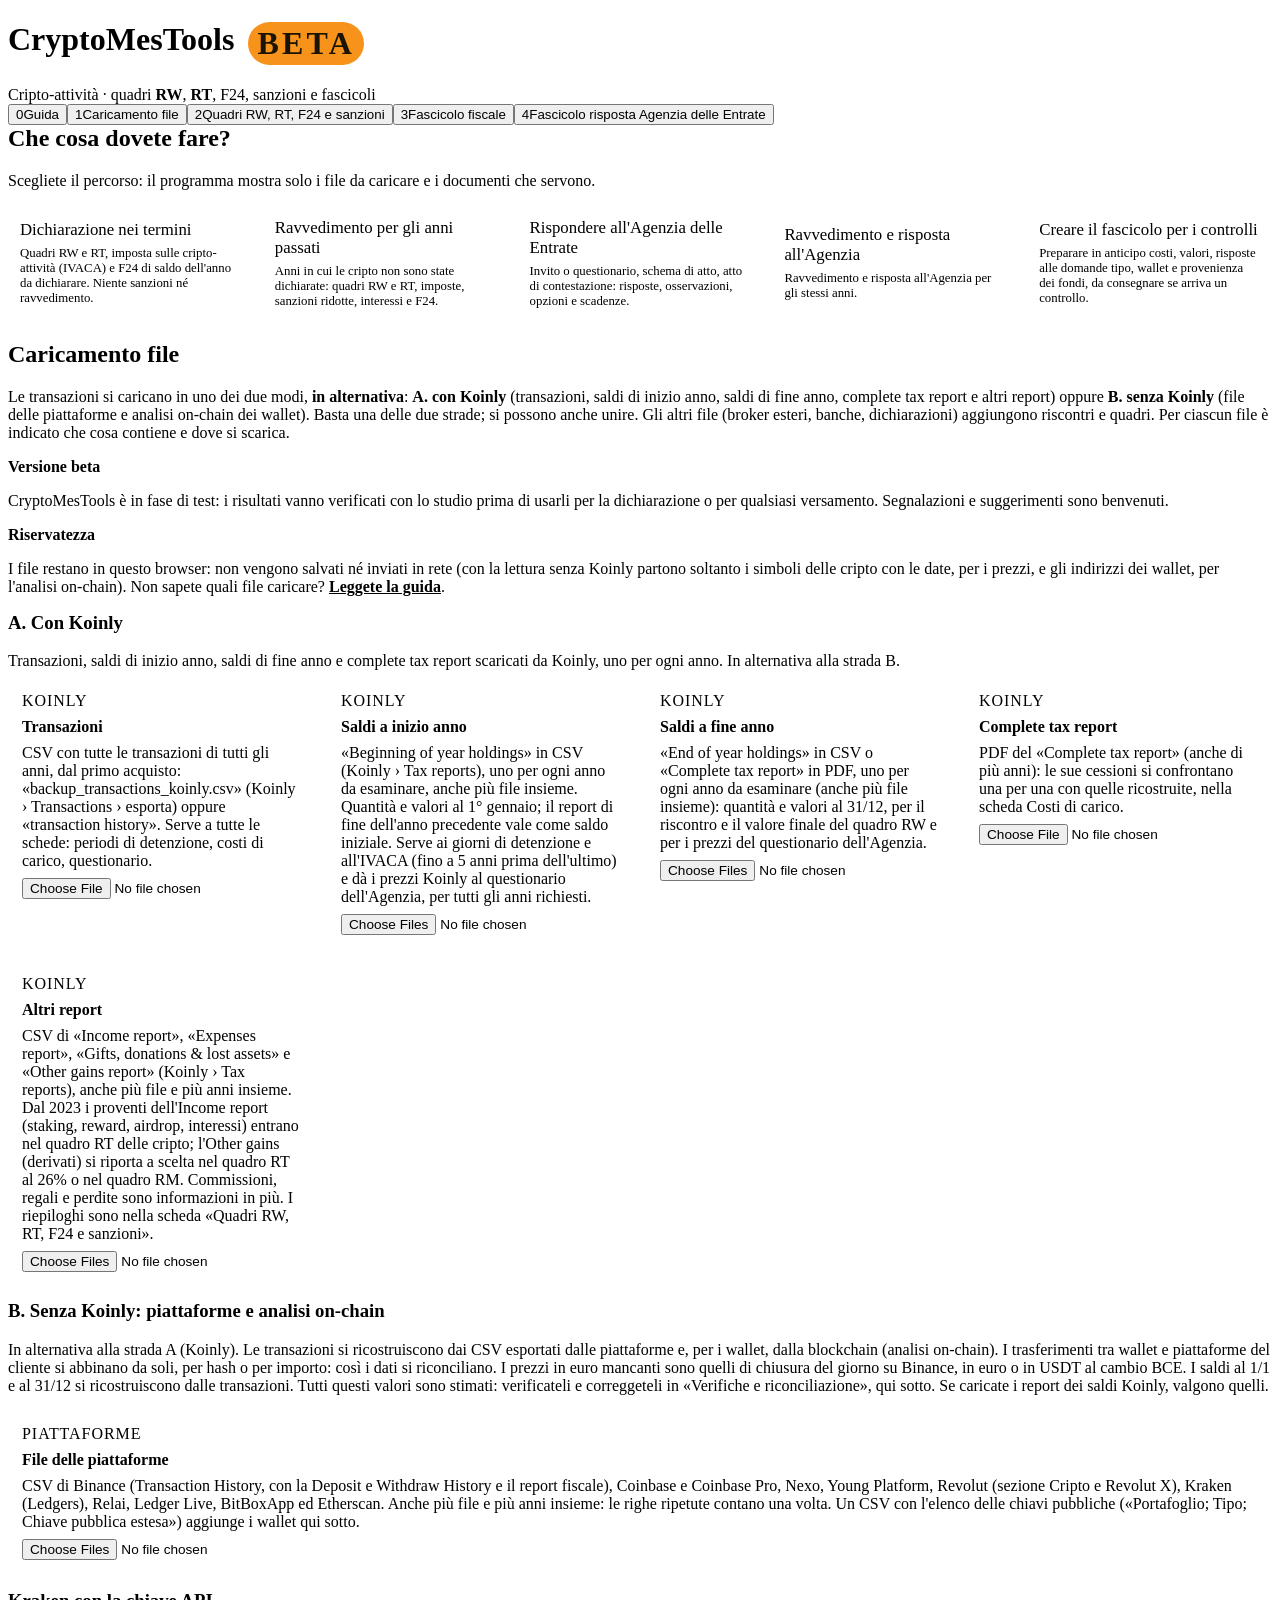
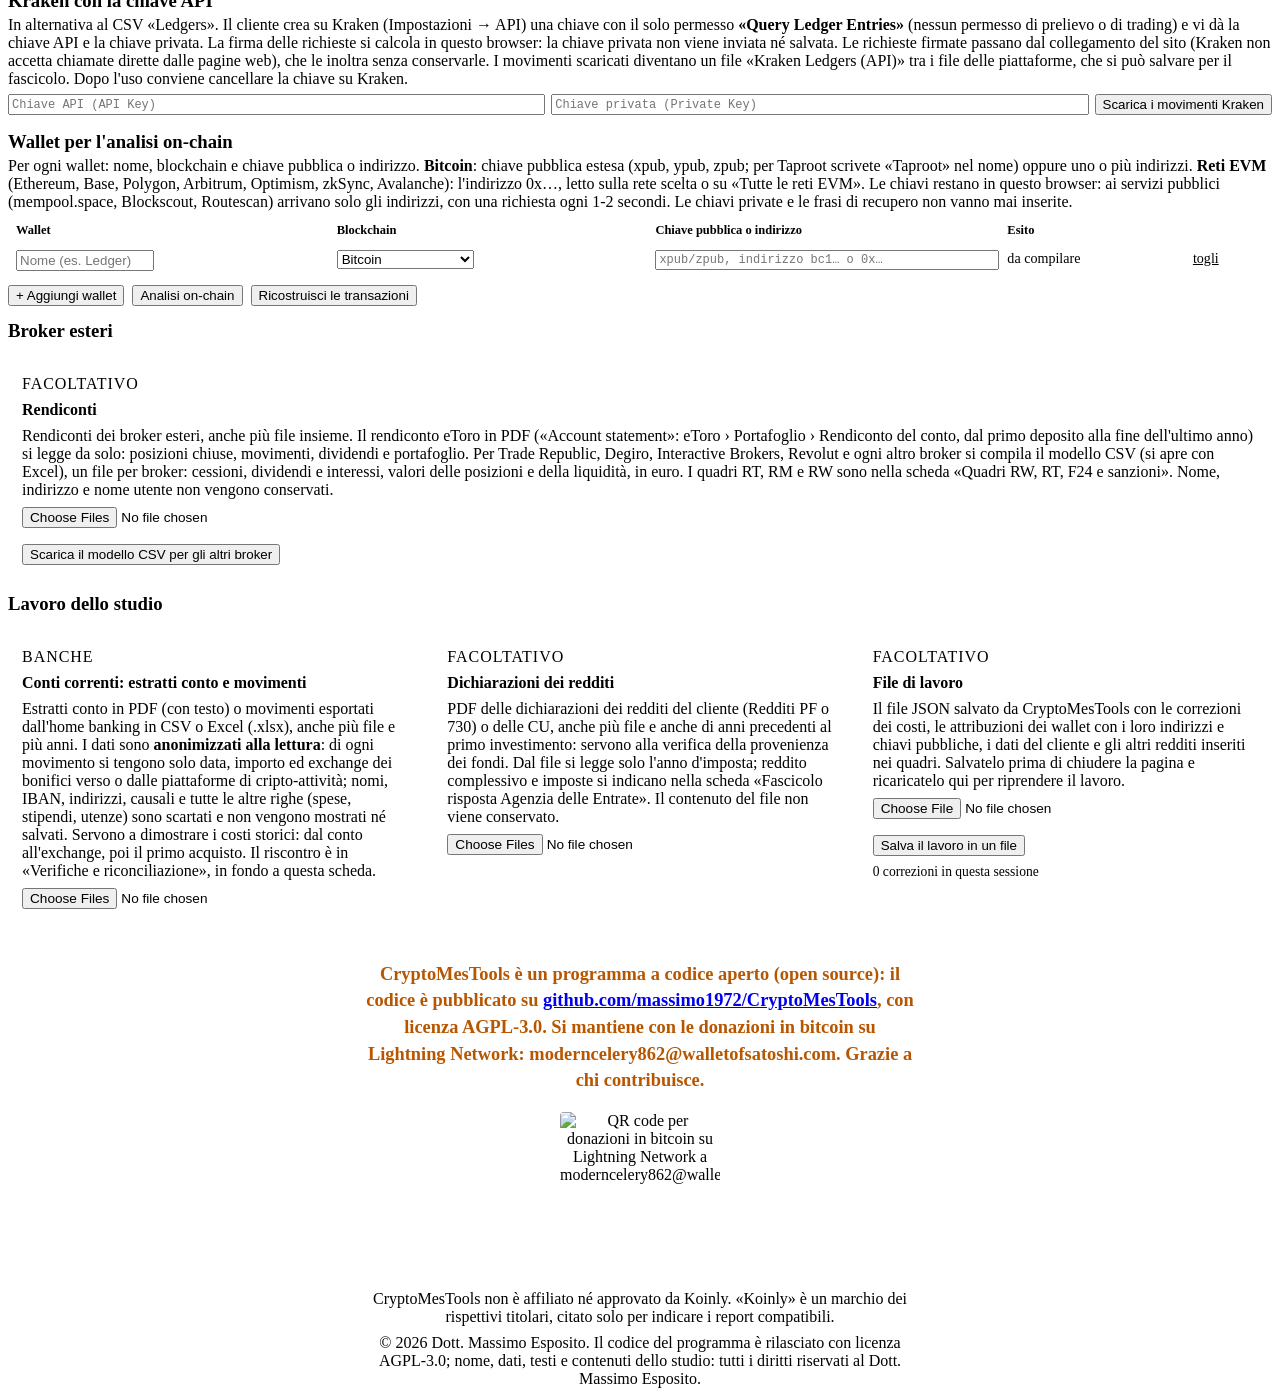
==== index.html @ 403d2dfd "Kraken: lettore del ledger corretto sui file veri - acquisti rapidi con refid diversi per spend e re" ====
<!doctype html>
<html lang="it">
<head>
<meta charset="utf-8">
<meta name="viewport" content="width=device-width,initial-scale=1,viewport-fit=cover">
<title>CryptoMesTools</title>
<meta name="description" content="Cripto-attività da report Koinly, file delle piattaforme e analisi on-chain: quadri RW, RT, F24, sanzioni, fascicolo fiscale e risposta all'Agenzia delle Entrate.">
<meta name="theme-color" content="#14284a">
<link rel="icon" href="img/icone/favicon-32.png" type="image/png" sizes="32x32">
<link rel="icon" href="img/icone/icon-192.png" type="image/png" sizes="192x192">
<link rel="apple-touch-icon" href="img/icone/apple-touch-icon.png">
<!-- anteprima dei link (WhatsApp, LinkedIn, email) -->
<meta property="og:type" content="website">
<meta property="og:site_name" content="CryptoMesTools">
<meta property="og:title" content="CryptoMesTools (beta) · cripto-attività: quadri RW, RT, F24, sanzioni e fascicoli">
<meta property="og:description" content="Da report Koinly, file delle piattaforme e analisi on-chain dei wallet: quadri RW, RT e F24, sanzioni e ravvedimento, fascicolo fiscale e risposta all'Agenzia. I file restano nel browser. A cura del Dott. Massimo Esposito.">
<meta property="og:url" content="https://cryptomestools.netlify.app/">
<meta property="og:image" content="https://cryptomestools.netlify.app/img/icone/anteprima.png">
<meta property="og:image:width" content="1200">
<meta property="og:image:height" content="630">
<meta property="og:image:alt" content="CryptoMesTools beta: giorni di detenzione, IVACA, sanzioni RW e RT dai report Koinly">
<meta property="og:locale" content="it_IT">
<meta name="twitter:card" content="summary_large_image">
<link rel="stylesheet" href="comune/fonts/fonts.css?v=20261118c">
<link rel="stylesheet" href="comune/app.css?v=20261118c">
<link rel="stylesheet" href="koinly.css?v=20261118c">
</head>
<body>
<header class="band">
  <div class="wrap">
    <div class="brand">
      <h1>CryptoMesTools <span class="beta">beta</span></h1>
      <span class="co">Cripto-attività · quadri <b>RW</b>, <b>RT</b>, F24, sanzioni e fascicoli</span>
    </div>
    <button type="button" class="ricomincia" id="ricomincia" title="Cancella tutti i dati caricati e riparte dall'inizio">&#8635; Ricomincia da capo</button>
    <nav class="steps" id="steps" aria-label="Strumenti"></nav>
  </div>
</header>
<main><div class="wrap" id="app"></div></main>
<noscript><p style="padding:16px">Per usare gli strumenti serve JavaScript attivo.</p></noscript>
<script src="comune/vendor/pdf.min.js"></script>
<script src="comune/pdftext.js?v=20261118c"></script>
<script src="lettura.js?v=20261118c"></script>
<script src="detenzione.js?v=20261118c"></script>
<script src="prezzi.js?v=20261118c"></script>
<script src="piattaforme.js?v=20261118c"></script>
<script src="onchain.js?v=20261118c"></script>
<script src="kraken.js?v=20261118c"></script>
<script src="ivaca.js?v=20261118c"></script>
<script src="banca.js?v=20261118c"></script>
<script src="costi.js?v=20261118c"></script>
<script src="pratica.js?v=20261118c"></script>
<script src="provenienza.js?v=20261118c"></script>
<script src="questionario.js?v=20261118c"></script>
<script src="sanzioni.js?v=20261118c"></script>
<script src="modelli.js?v=20261118c"></script>
<script src="estero.js?v=20261118c"></script>
<script src="etoro.js?v=20261118c"></script>
<script src="xlsx-mini.js?v=20261118c"></script>
<script src="docx-mini.js?v=20261118c"></script>
<script src="studio.js?v=20261118c"></script>
<script src="report.js?v=20261118c"></script>
<script src="guida.js?v=20261118c"></script>
<script src="ui.js?v=20261118c"></script>
</body>
</html>
---- koinly.css ----
/* CryptoMesTools: aggiunte allo stile comune (app.css) */
.beta{display:inline-block;vertical-align:middle;font:700 .62rem var(--f-body);letter-spacing:.1em;text-transform:uppercase;background:#f7931a;color:#1a1405;border-radius:99px;padding:3px 9px;margin-left:6px}
.beta-avviso{border-color:#f7931a;background:var(--mid-bg)}
.beta-avviso strong{color:var(--mid)}
.slots{display:grid;grid-template-columns:repeat(auto-fit,minmax(260px,1fr));gap:12px}
.slot{border:1px solid var(--line);border-radius:8px;padding:14px;background:var(--field);display:grid;gap:8px;align-content:start;min-width:0}
.slot.ok{border-color:var(--ok);background:var(--ok-bg)}
.slot.err{border-color:var(--hi);background:var(--hi-bg)}
.slot h3{margin:0;font-size:1rem}
.slot .req{font:600 .72rem var(--f-body);letter-spacing:.06em;text-transform:uppercase;color:var(--gold)}
.slot input[type=file]{font-size:.85rem;max-width:100%}
.slot .stato{font-size:.85rem;margin:0;overflow-wrap:anywhere}
.grid2>div{min-width:0}
.cards{display:grid;grid-template-columns:repeat(auto-fit,minmax(160px,1fr));gap:10px}
.card{border:1px solid var(--line);border-radius:8px;padding:12px;background:var(--surface)}
.card .k{font-size:.8rem;color:var(--ink-2)}
.card .v{font:600 1.25rem var(--f-mono);font-variant-numeric:tabular-nums}
.card.hl{border-color:var(--gold);background:var(--gold-soft)}
table.det{width:100%;border-collapse:collapse;font-size:.88rem}
table.det th,table.det td{padding:6px 8px;border-bottom:1px solid var(--line);text-align:left;vertical-align:top}
table.det th{font-size:.78rem;color:var(--ink-2);font-weight:600;background:var(--field);position:sticky;top:0}
table.det td.n,table.det th.n{text-align:right;font-family:var(--f-mono);font-variant-numeric:tabular-nums;white-space:nowrap}
table.det tr.tot td{font-weight:700;border-top:2px solid var(--ink-2)}
table.det tr.escl td{opacity:.55}
table.det input.num{width:120px;padding:4px 6px}
table.det .note{font-size:.8rem;color:var(--ink-2);max-width:340px}
table.det .note li{margin:0 0 2px}
table.det ul{margin:0;padding-left:16px}
table.periodi{font-size:.8rem;margin:6px 0 4px}
.u{font-family:var(--f-body);font-size:.75em;color:var(--ink-2)}
.piede{margin-top:28px;padding-top:10px;border-top:1px solid var(--line)}
.piede .marchio{text-align:center;margin:14px auto 0;max-width:70ch}
.diritti{text-align:center;margin:8px auto 0;max-width:70ch;color:var(--ink-2)}
.banner .btnlink{color:var(--gold);font-weight:600}
.donazioni-box{display:flex;flex-direction:column;align-items:center;gap:14px;text-align:center}
.donazioni-box img{background:#fff;border-radius:8px;padding:4px;max-width:100%;height:auto}
.donazioni-box .donazioni{max-width:60ch}
.donazioni{font-size:1.15rem;font-weight:600;line-height:1.45;color:#b85600;margin:0}
.donazioni b{color:inherit}
@media (prefers-color-scheme: dark){:root:not([data-theme="light"]) .donazioni{color:#f7931a}}
:root[data-theme="dark"] .donazioni{color:#f7931a}
.btnlink{background:none;border:0;color:var(--navy-2);text-decoration:underline;cursor:pointer;font:inherit;padding:0}
.avvisi{margin:0;padding-left:18px}
.avvisi li{margin-bottom:4px}
.avvisi li.hi{color:var(--hi)}
.metodi{font-size:.86rem;color:var(--ink-2);max-width:80ch}
.toolbar{display:flex;gap:8px;flex-wrap:wrap}
@media (prefers-color-scheme: dark){:root:not([data-theme="light"]) table.det .btnlink{color:var(--gold)}}
#resoconto{display:none}
@media print{
  @page{size:A4 portrait;margin:12mm}
  body{background:#fff;color:#000;font-size:9pt}
  body.in-stampa header.band,body.in-stampa main{display:none!important}
  body.in-stampa #resoconto{display:block}
  #resoconto .studio{display:flex;justify-content:space-between;gap:16px;align-items:flex-end;padding-bottom:6px;margin-bottom:10px;border-bottom:1px solid #14284a;font-size:8.5pt;line-height:1.35}
  #resoconto .studio b{font:600 13pt var(--f-display);color:#14284a}
  #resoconto .studio span{color:#555}
  #resoconto .studio .contatti{text-align:right;color:#333}
  #resoconto .firma{margin-top:18px;font-size:8.5pt;text-align:right}
  #resoconto h1{font:600 16pt var(--f-display);margin:0}
  #resoconto h2{font:600 11pt var(--f-display);margin:14px 0 4px;break-after:avoid}
  #resoconto .testata{border-bottom:2px solid #a8822f;padding-bottom:4px;margin-bottom:8px;display:flex;justify-content:space-between;align-items:baseline}
  #resoconto .testata p{margin:0;color:#555}
  #resoconto table{border-collapse:collapse;width:100%;font-size:7.5pt}
  #resoconto td,#resoconto th{overflow-wrap:anywhere}
  #resoconto table.dati{width:auto}
  #resoconto td,#resoconto th{border-bottom:1px solid #ccc;padding:2px 6px;text-align:left}
  #resoconto th{background:#eef1f6}
  #resoconto .n{text-align:right;font-variant-numeric:tabular-nums;white-space:nowrap}
  #resoconto tr.tot td{font-weight:700;border-top:1.5px solid #000}
  #resoconto thead{display:table-header-group}
  #resoconto tr{break-inside:avoid}
  #resoconto table.rw{font-size:7pt}
  #resoconto tr.gruppo td{background:#f6efe0;border-top:1.5px solid #a8822f;font-size:8pt;padding-top:4px}
  #resoconto h3{font:600 9.5pt var(--f-display);margin:10px 0 4px;break-after:avoid}
  #resoconto h2.anno{border-top:2px solid #a8822f;padding-top:6px;margin-top:18px;break-before:page}
  #resoconto .riduzione{border-left:4px solid #a8822f;background:#f6efe0;padding:4px 8px}
  #resoconto .u{font-size:6.5pt;color:#555}
  #resoconto .panel{border:0;padding:0;margin-top:10px}
  #resoconto .banner{border:1px solid #a8822f;padding:6px 8px;margin:8px 0}
  #resoconto ol,#resoconto ul{margin:4px 0 4px 18px;padding:0}
  #resoconto .donazioni-box{margin-top:12px;break-inside:avoid}
  #resoconto .donazioni-box img{width:32mm;height:32mm}
  #resoconto .donazioni{font-size:11pt;color:#b85600;margin-top:12px}
  #resoconto .diritti{font-size:7pt;color:#555;text-align:left;margin-top:6px}
  #resoconto .nota{font-size:7.5pt;color:#444}
  #resoconto .avvisi li.hi{color:#b42318}
  body:not(.in-stampa) header.band nav,body:not(.in-stampa) .toolbar,body:not(.in-stampa) .slots,body:not(.in-stampa) .noprint{display:none!important}
}
/* semaforo della verifica della provenienza dei fondi */
.sem{display:inline-flex;align-items:center;gap:6px;font-weight:600;border-radius:999px;padding:2px 10px;font-size:.85rem;white-space:nowrap}
.sem::before{content:"";width:10px;height:10px;border-radius:50%;background:currentColor}
.sem.verde{color:var(--ok);background:var(--ok-bg)}
.sem.giallo{color:var(--mid);background:var(--mid-bg)}
.sem.rosso{color:var(--hi);background:var(--hi-bg)}
.avvisi li.mid{color:var(--mid)}
/* scelta del percorso iniziale */
.percorso .cards{grid-template-columns:repeat(auto-fit,minmax(200px,1fr))}
.card.scelta{text-align:left;cursor:pointer;font:inherit;color:inherit;border:1px solid var(--line);background:var(--field)}
.card.scelta:hover,.card.scelta:focus-visible{border-color:var(--gold);outline:none}
.card.scelta .v{font-size:1.05rem;margin-bottom:6px}
/* prospetto del quadro RW come il modello Redditi PF: righi con caselle numerate */
.rwmod{border:1px solid #9aa8c8;margin:10px 0;background:#fff;color:#1d2a4a;break-inside:auto}
.rwmodtesta{display:flex;justify-content:space-between;gap:8px;background:#5a6f9e;color:#fff;font-size:.78rem;padding:3px 8px}
.rwrigo{display:grid;grid-template-columns:42px 1fr;border-top:1px solid #9aa8c8;break-inside:avoid}
.rwnum{background:#c5cde3;font-weight:700;display:flex;align-items:center;justify-content:center;font-size:.85rem}
.rwcorpo{background:#c5cde3;padding:3px 4px 4px}
.rwcripto{background:#f6efe0;border-left:4px solid #a8822f;padding:2px 6px;margin-bottom:3px;font-size:.82rem;color:#222}
.rwriga{display:grid;gap:3px;margin-top:3px}
.rwriga.r8{grid-template-columns:repeat(6,minmax(0,1fr)) minmax(0,1.6fr) minmax(0,1.6fr)}
.rwriga.r6{grid-template-columns:repeat(6,minmax(0,1fr))}
.rwbox{background:#fff;min-height:30px;position:relative;padding:11px 4px 2px 14px;font-size:.78rem}
.rwbox .rwlab{position:absolute;top:1px;left:14px;right:3px;font-size:.58rem;color:#4a5a80;line-height:1.05;white-space:nowrap;overflow:hidden;text-overflow:ellipsis}
.rwbox .rwn{position:absolute;top:1px;left:3px;font-size:.58rem;color:#4a5a80}
.rwbox .rwv{display:block;text-align:right;font-family:var(--f-mono);font-variant-numeric:tabular-nums;white-space:nowrap}
@media (max-width:700px){.rwriga.r8,.rwriga.r6{grid-template-columns:repeat(2,minmax(0,1fr))}}
@media print{
  #resoconto .rwmod{-webkit-print-color-adjust:exact;print-color-adjust:exact}
  #resoconto .rwbox{min-height:22px;padding:9px 3px 1px 11px;font-size:7pt}
  #resoconto .rwbox .rwlab,#resoconto .rwbox .rwn{font-size:5pt}
  #resoconto .rwbox .rwlab{left:11px}
  #resoconto .rwcripto{font-size:7.5pt}
  #resoconto .rwmodtesta{font-size:7pt}
}
.calcolo-sanz{margin-top:3px;padding:3px 6px;background:var(--info-bg);border-left:3px solid var(--navy);font-size:.82rem}
@media print{#resoconto .calcolo-sanz{background:#eef1f6;border-left:3px solid #1d2a4a;font-size:7pt;-webkit-print-color-adjust:exact;print-color-adjust:exact}}

/* ricomincia da capo (intestazione) e riepilogo dopo la ricostruzione */
header.band .wrap{position:relative}
.ricomincia{position:absolute;top:14px;right:16px;font:600 .82rem var(--f-body);padding:6px 10px;border-radius:6px;cursor:pointer;background:transparent;color:var(--onnavy-2,#fff);border:1px solid currentColor}
.ricomincia:hover{color:var(--gold)}
header.band .brand{padding-right:180px}
@media (max-width:640px){.ricomincia{position:static;margin:6px 0}header.band .brand{padding-right:0}}
@media print{.ricomincia{display:none}}
dialog.flash{max-width:min(860px,calc(100vw - 32px));max-height:calc(100vh - 48px);overflow:auto;border:1px solid var(--line);border-radius:10px;padding:20px 22px;background:var(--paper,#fff);color:var(--ink)}
dialog.flash::backdrop{background:rgba(10,20,40,.45)}
dialog.flash h4{margin:16px 0 6px}
dialog.flash table.det td.num,dialog.flash table.det th.num{text-align:right;white-space:nowrap}
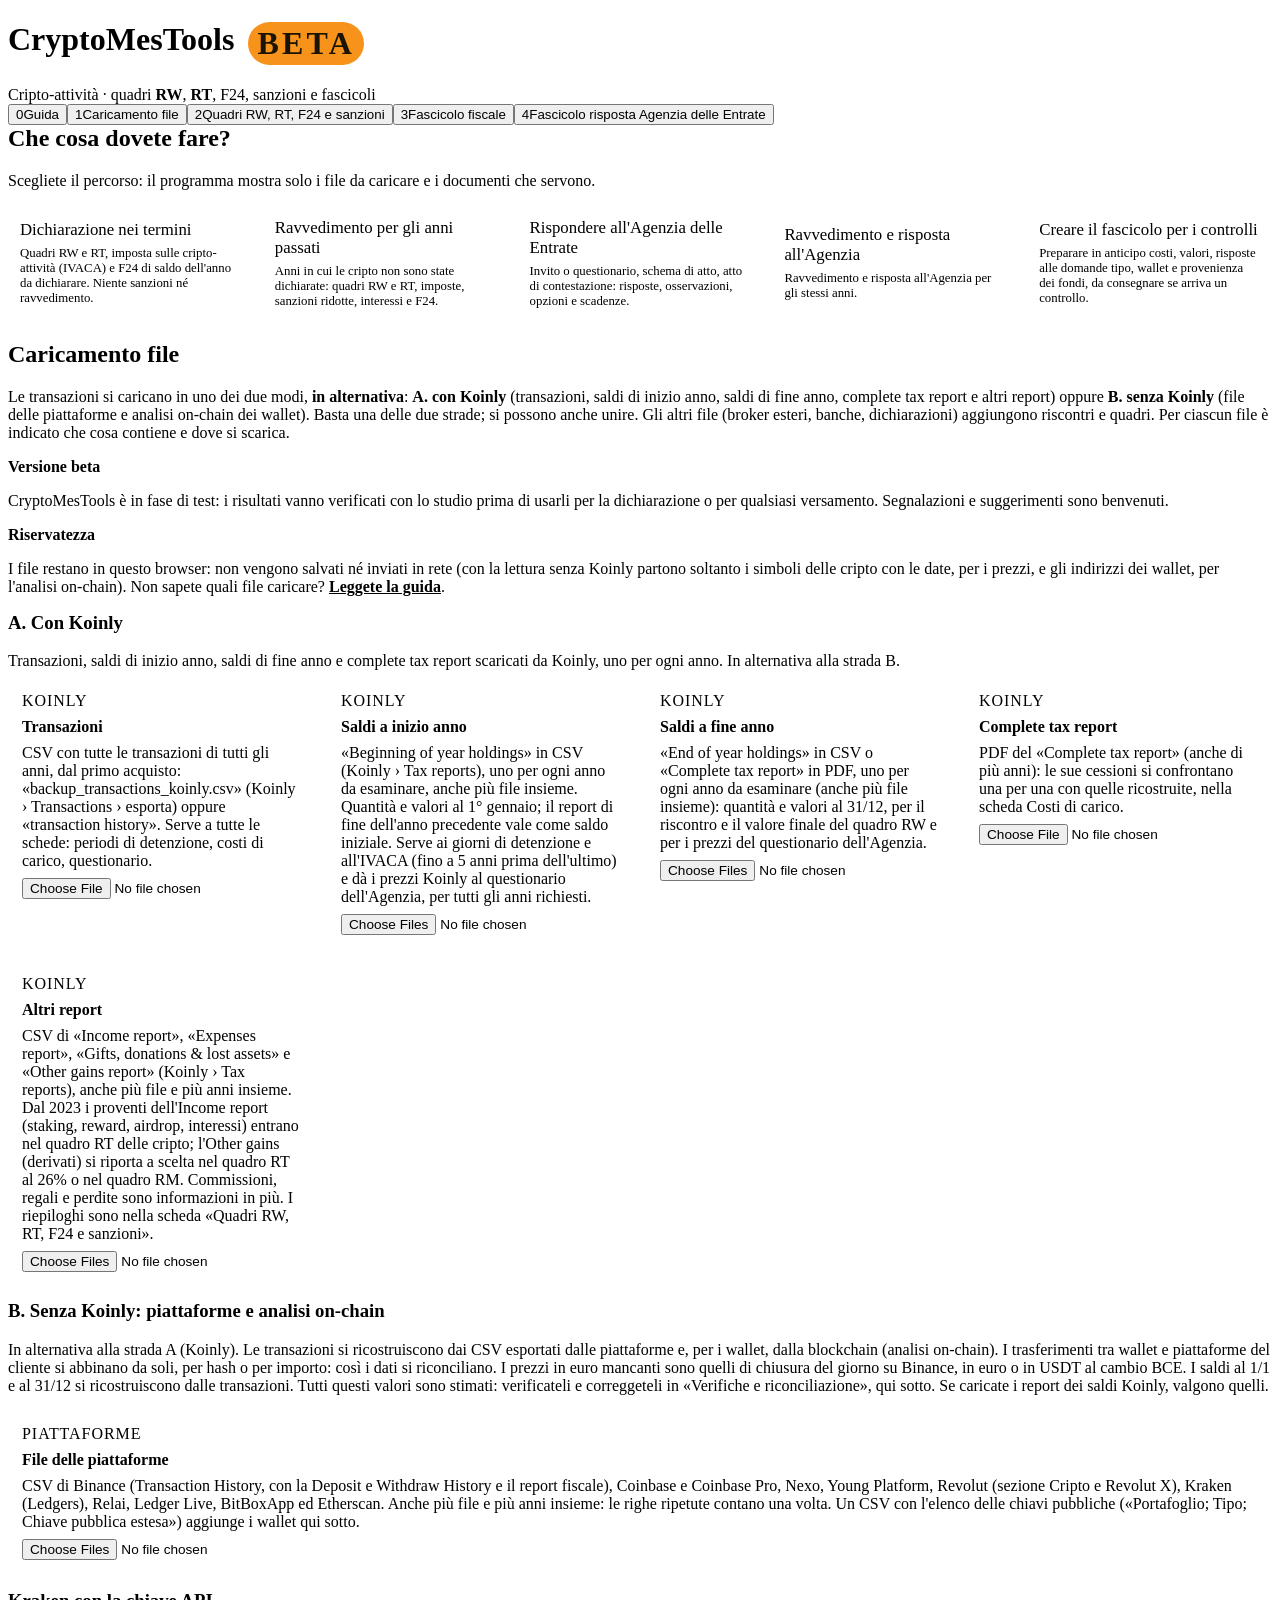
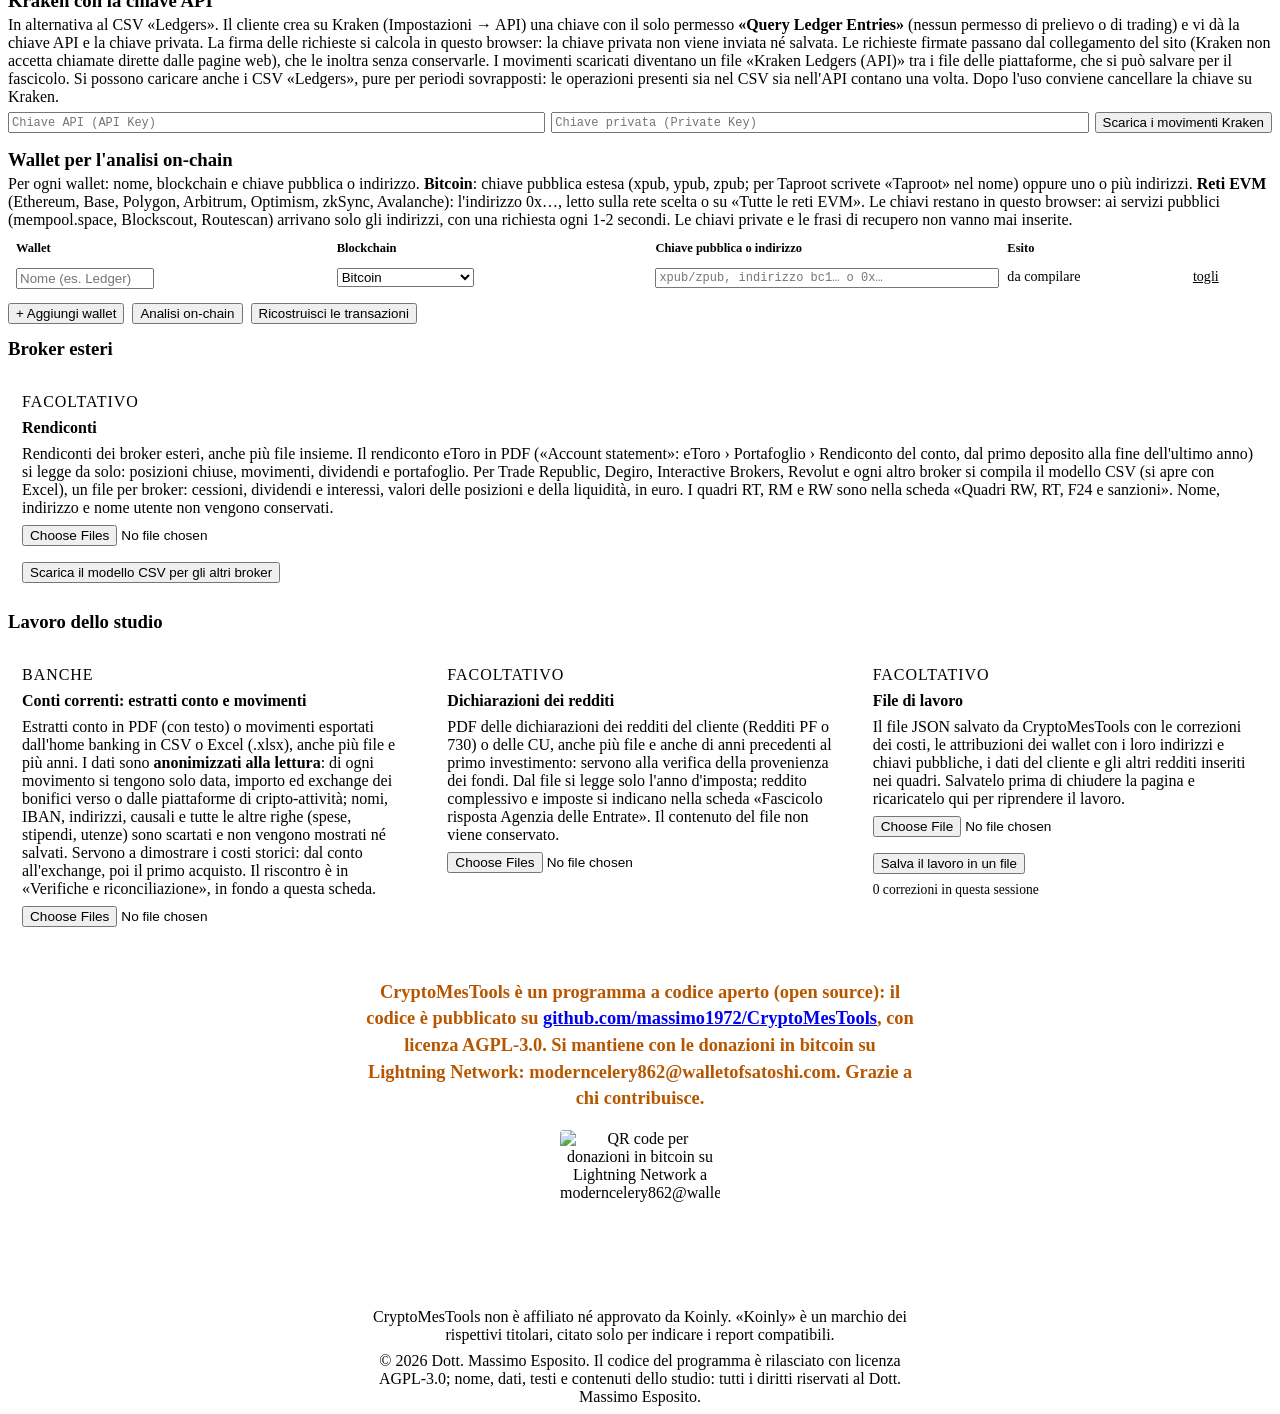
==== commit 4f0839c4: "Kraken: CSV «Ledgers» e API insieme, senza doppioni La chiave di unione è refid, asset, importo e co" ====
--- a/index.html
+++ b/index.html
@@ -21,9 +21,9 @@
 <meta property="og:image:alt" content="CryptoMesTools beta: giorni di detenzione, IVACA, sanzioni RW e RT dai report Koinly">
 <meta property="og:locale" content="it_IT">
 <meta name="twitter:card" content="summary_large_image">
-<link rel="stylesheet" href="comune/fonts/fonts.css?v=20261118c">
-<link rel="stylesheet" href="comune/app.css?v=20261118c">
-<link rel="stylesheet" href="koinly.css?v=20261118c">
+<link rel="stylesheet" href="comune/fonts/fonts.css?v=20261118e">
+<link rel="stylesheet" href="comune/app.css?v=20261118e">
+<link rel="stylesheet" href="koinly.css?v=20261118e">
 </head>
 <body>
 <header class="band">
@@ -39,28 +39,28 @@
 <main><div class="wrap" id="app"></div></main>
 <noscript><p style="padding:16px">Per usare gli strumenti serve JavaScript attivo.</p></noscript>
 <script src="comune/vendor/pdf.min.js"></script>
-<script src="comune/pdftext.js?v=20261118c"></script>
-<script src="lettura.js?v=20261118c"></script>
-<script src="detenzione.js?v=20261118c"></script>
-<script src="prezzi.js?v=20261118c"></script>
-<script src="piattaforme.js?v=20261118c"></script>
-<script src="onchain.js?v=20261118c"></script>
-<script src="kraken.js?v=20261118c"></script>
-<script src="ivaca.js?v=20261118c"></script>
-<script src="banca.js?v=20261118c"></script>
-<script src="costi.js?v=20261118c"></script>
-<script src="pratica.js?v=20261118c"></script>
-<script src="provenienza.js?v=20261118c"></script>
-<script src="questionario.js?v=20261118c"></script>
-<script src="sanzioni.js?v=20261118c"></script>
-<script src="modelli.js?v=20261118c"></script>
-<script src="estero.js?v=20261118c"></script>
-<script src="etoro.js?v=20261118c"></script>
-<script src="xlsx-mini.js?v=20261118c"></script>
-<script src="docx-mini.js?v=20261118c"></script>
-<script src="studio.js?v=20261118c"></script>
-<script src="report.js?v=20261118c"></script>
-<script src="guida.js?v=20261118c"></script>
-<script src="ui.js?v=20261118c"></script>
+<script src="comune/pdftext.js?v=20261118e"></script>
+<script src="lettura.js?v=20261118e"></script>
+<script src="detenzione.js?v=20261118e"></script>
+<script src="prezzi.js?v=20261118e"></script>
+<script src="piattaforme.js?v=20261118e"></script>
+<script src="onchain.js?v=20261118e"></script>
+<script src="kraken.js?v=20261118e"></script>
+<script src="ivaca.js?v=20261118e"></script>
+<script src="banca.js?v=20261118e"></script>
+<script src="costi.js?v=20261118e"></script>
+<script src="pratica.js?v=20261118e"></script>
+<script src="provenienza.js?v=20261118e"></script>
+<script src="questionario.js?v=20261118e"></script>
+<script src="sanzioni.js?v=20261118e"></script>
+<script src="modelli.js?v=20261118e"></script>
+<script src="estero.js?v=20261118e"></script>
+<script src="etoro.js?v=20261118e"></script>
+<script src="xlsx-mini.js?v=20261118e"></script>
+<script src="docx-mini.js?v=20261118e"></script>
+<script src="studio.js?v=20261118e"></script>
+<script src="report.js?v=20261118e"></script>
+<script src="guida.js?v=20261118e"></script>
+<script src="ui.js?v=20261118e"></script>
 </body>
 </html>
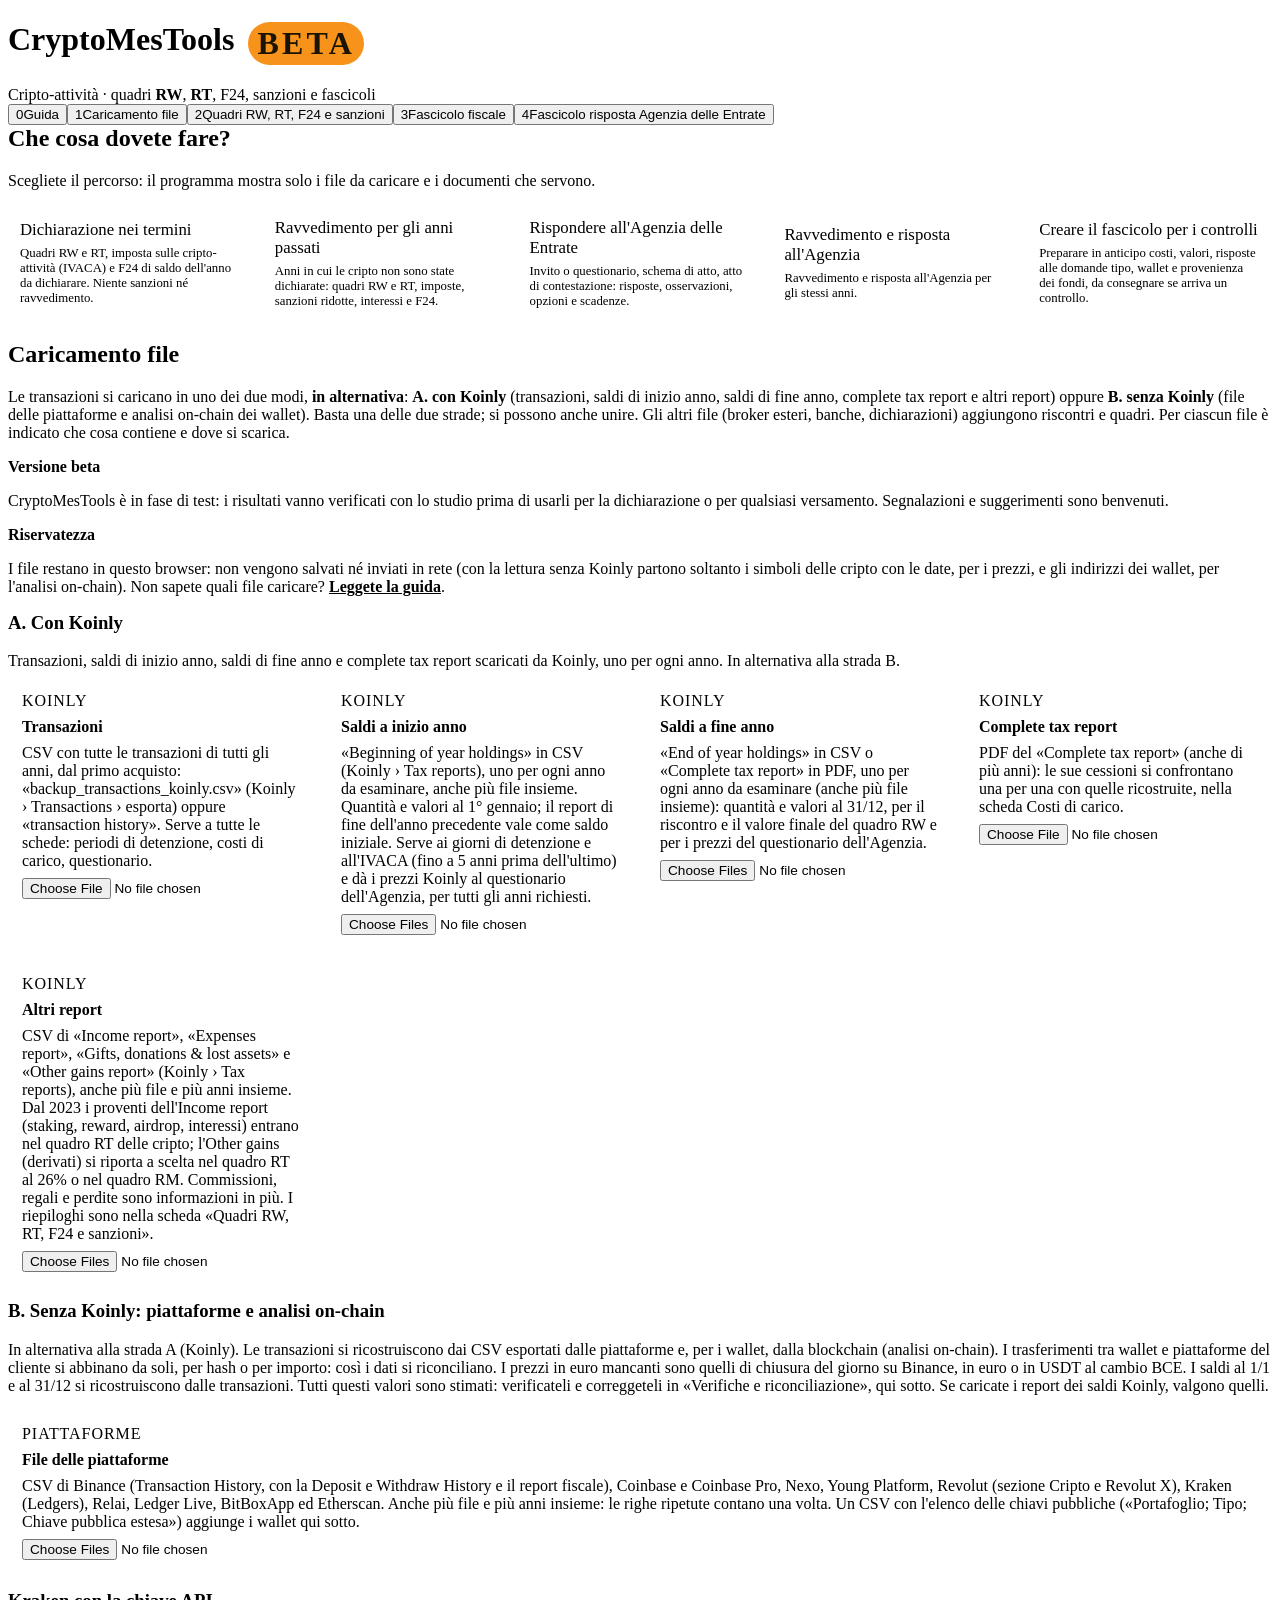
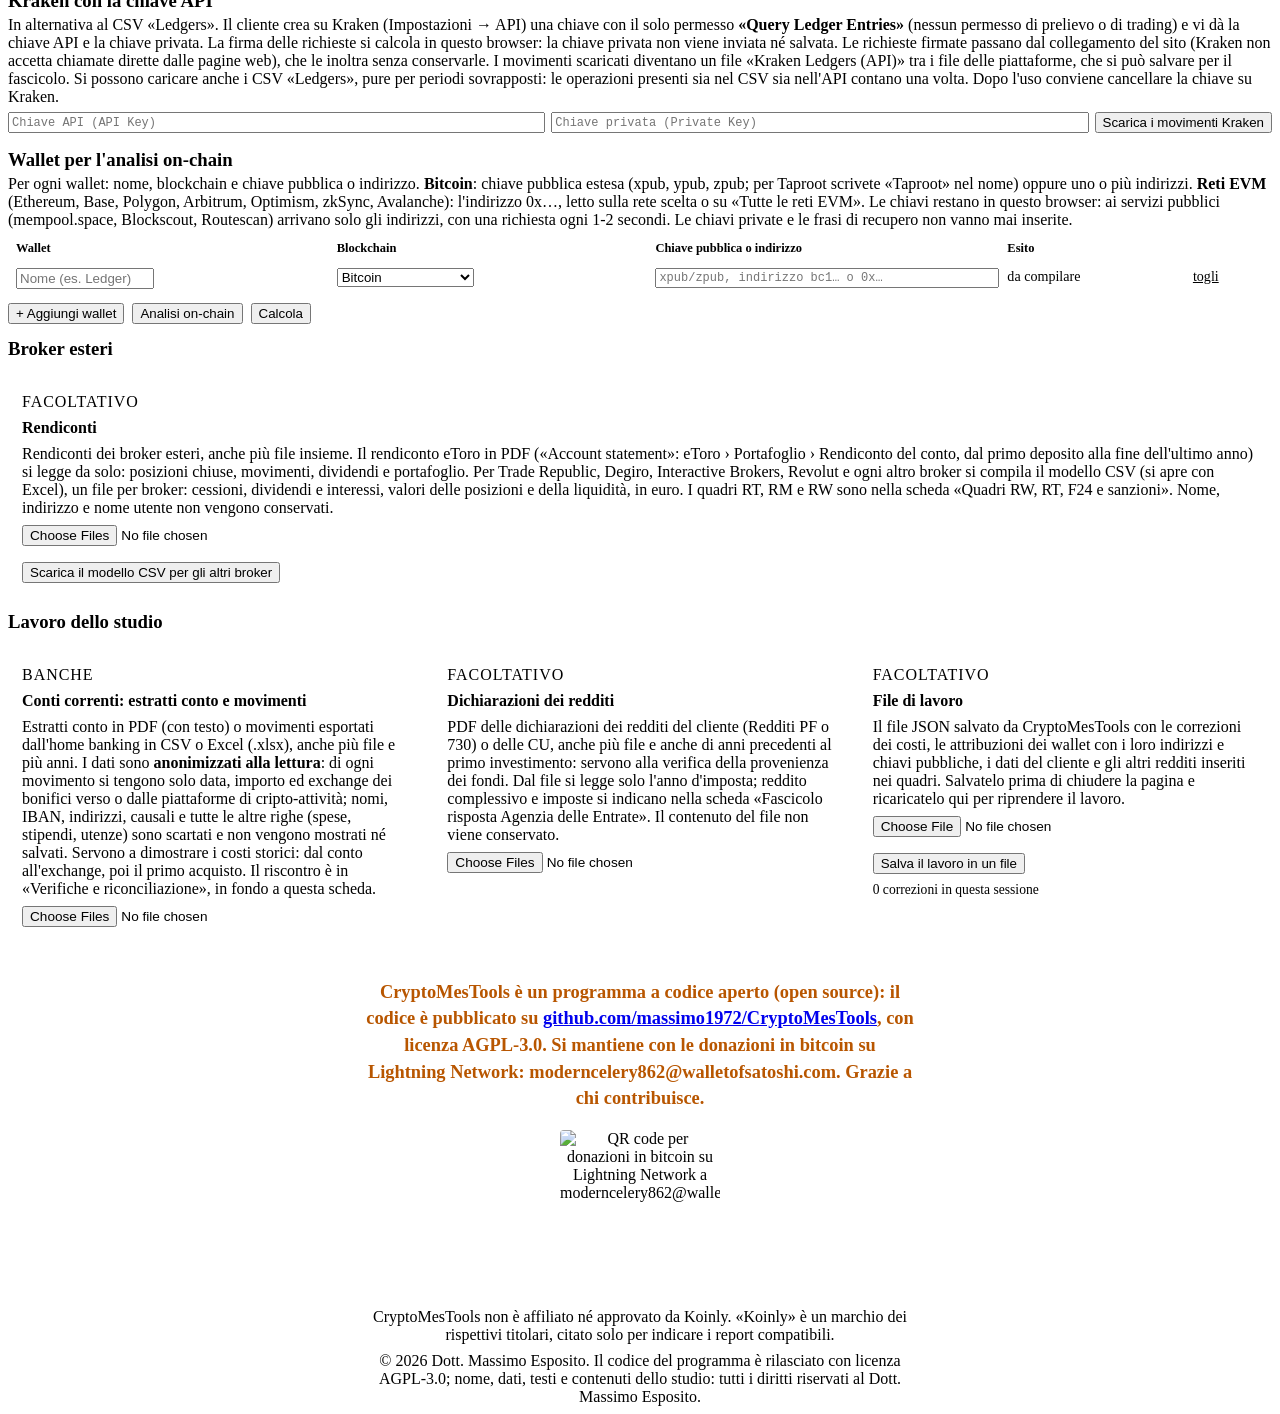
==== commit 17fe5ade: "Senza Koinly: pulsante «Calcola» sotto i file e finestra «Calcolo in corso» - «Calcola» subito sotto" ====
--- a/index.html
+++ b/index.html
@@ -21,9 +21,9 @@
 <meta property="og:image:alt" content="CryptoMesTools beta: giorni di detenzione, IVACA, sanzioni RW e RT dai report Koinly">
 <meta property="og:locale" content="it_IT">
 <meta name="twitter:card" content="summary_large_image">
-<link rel="stylesheet" href="comune/fonts/fonts.css?v=20261118e">
-<link rel="stylesheet" href="comune/app.css?v=20261118e">
-<link rel="stylesheet" href="koinly.css?v=20261118e">
+<link rel="stylesheet" href="comune/fonts/fonts.css?v=20261118h">
+<link rel="stylesheet" href="comune/app.css?v=20261118h">
+<link rel="stylesheet" href="koinly.css?v=20261118h">
 </head>
 <body>
 <header class="band">
@@ -39,28 +39,28 @@
 <main><div class="wrap" id="app"></div></main>
 <noscript><p style="padding:16px">Per usare gli strumenti serve JavaScript attivo.</p></noscript>
 <script src="comune/vendor/pdf.min.js"></script>
-<script src="comune/pdftext.js?v=20261118e"></script>
-<script src="lettura.js?v=20261118e"></script>
-<script src="detenzione.js?v=20261118e"></script>
-<script src="prezzi.js?v=20261118e"></script>
-<script src="piattaforme.js?v=20261118e"></script>
-<script src="onchain.js?v=20261118e"></script>
-<script src="kraken.js?v=20261118e"></script>
-<script src="ivaca.js?v=20261118e"></script>
-<script src="banca.js?v=20261118e"></script>
-<script src="costi.js?v=20261118e"></script>
-<script src="pratica.js?v=20261118e"></script>
-<script src="provenienza.js?v=20261118e"></script>
-<script src="questionario.js?v=20261118e"></script>
-<script src="sanzioni.js?v=20261118e"></script>
-<script src="modelli.js?v=20261118e"></script>
-<script src="estero.js?v=20261118e"></script>
-<script src="etoro.js?v=20261118e"></script>
-<script src="xlsx-mini.js?v=20261118e"></script>
-<script src="docx-mini.js?v=20261118e"></script>
-<script src="studio.js?v=20261118e"></script>
-<script src="report.js?v=20261118e"></script>
-<script src="guida.js?v=20261118e"></script>
-<script src="ui.js?v=20261118e"></script>
+<script src="comune/pdftext.js?v=20261118h"></script>
+<script src="lettura.js?v=20261118h"></script>
+<script src="detenzione.js?v=20261118h"></script>
+<script src="prezzi.js?v=20261118h"></script>
+<script src="piattaforme.js?v=20261118h"></script>
+<script src="onchain.js?v=20261118h"></script>
+<script src="kraken.js?v=20261118h"></script>
+<script src="ivaca.js?v=20261118h"></script>
+<script src="banca.js?v=20261118h"></script>
+<script src="costi.js?v=20261118h"></script>
+<script src="pratica.js?v=20261118h"></script>
+<script src="provenienza.js?v=20261118h"></script>
+<script src="questionario.js?v=20261118h"></script>
+<script src="sanzioni.js?v=20261118h"></script>
+<script src="modelli.js?v=20261118h"></script>
+<script src="estero.js?v=20261118h"></script>
+<script src="etoro.js?v=20261118h"></script>
+<script src="xlsx-mini.js?v=20261118h"></script>
+<script src="docx-mini.js?v=20261118h"></script>
+<script src="studio.js?v=20261118h"></script>
+<script src="report.js?v=20261118h"></script>
+<script src="guida.js?v=20261118h"></script>
+<script src="ui.js?v=20261118h"></script>
 </body>
 </html>
--- a/koinly.css
+++ b/koinly.css
@@ -136,3 +136,8 @@
 dialog.flash::backdrop{background:rgba(10,20,40,.45)}
 dialog.flash h4{margin:16px 0 6px}
 dialog.flash table.det td.num,dialog.flash table.det th.num{text-align:right;white-space:nowrap}
+/* finestra «Calcolo in corso» */
+dialog.flash.calcolo{max-width:min(440px,calc(100vw - 32px));text-align:center;padding:26px 24px}
+.girella{width:42px;height:42px;margin:0 auto 14px;border:4px solid var(--line,#d8dde6);border-top-color:var(--gold,#b8892b);border-radius:50%;animation:girella .9s linear infinite}
+@keyframes girella{to{transform:rotate(360deg)}}
+@media (prefers-reduced-motion:reduce){.girella{animation-duration:2.5s}}
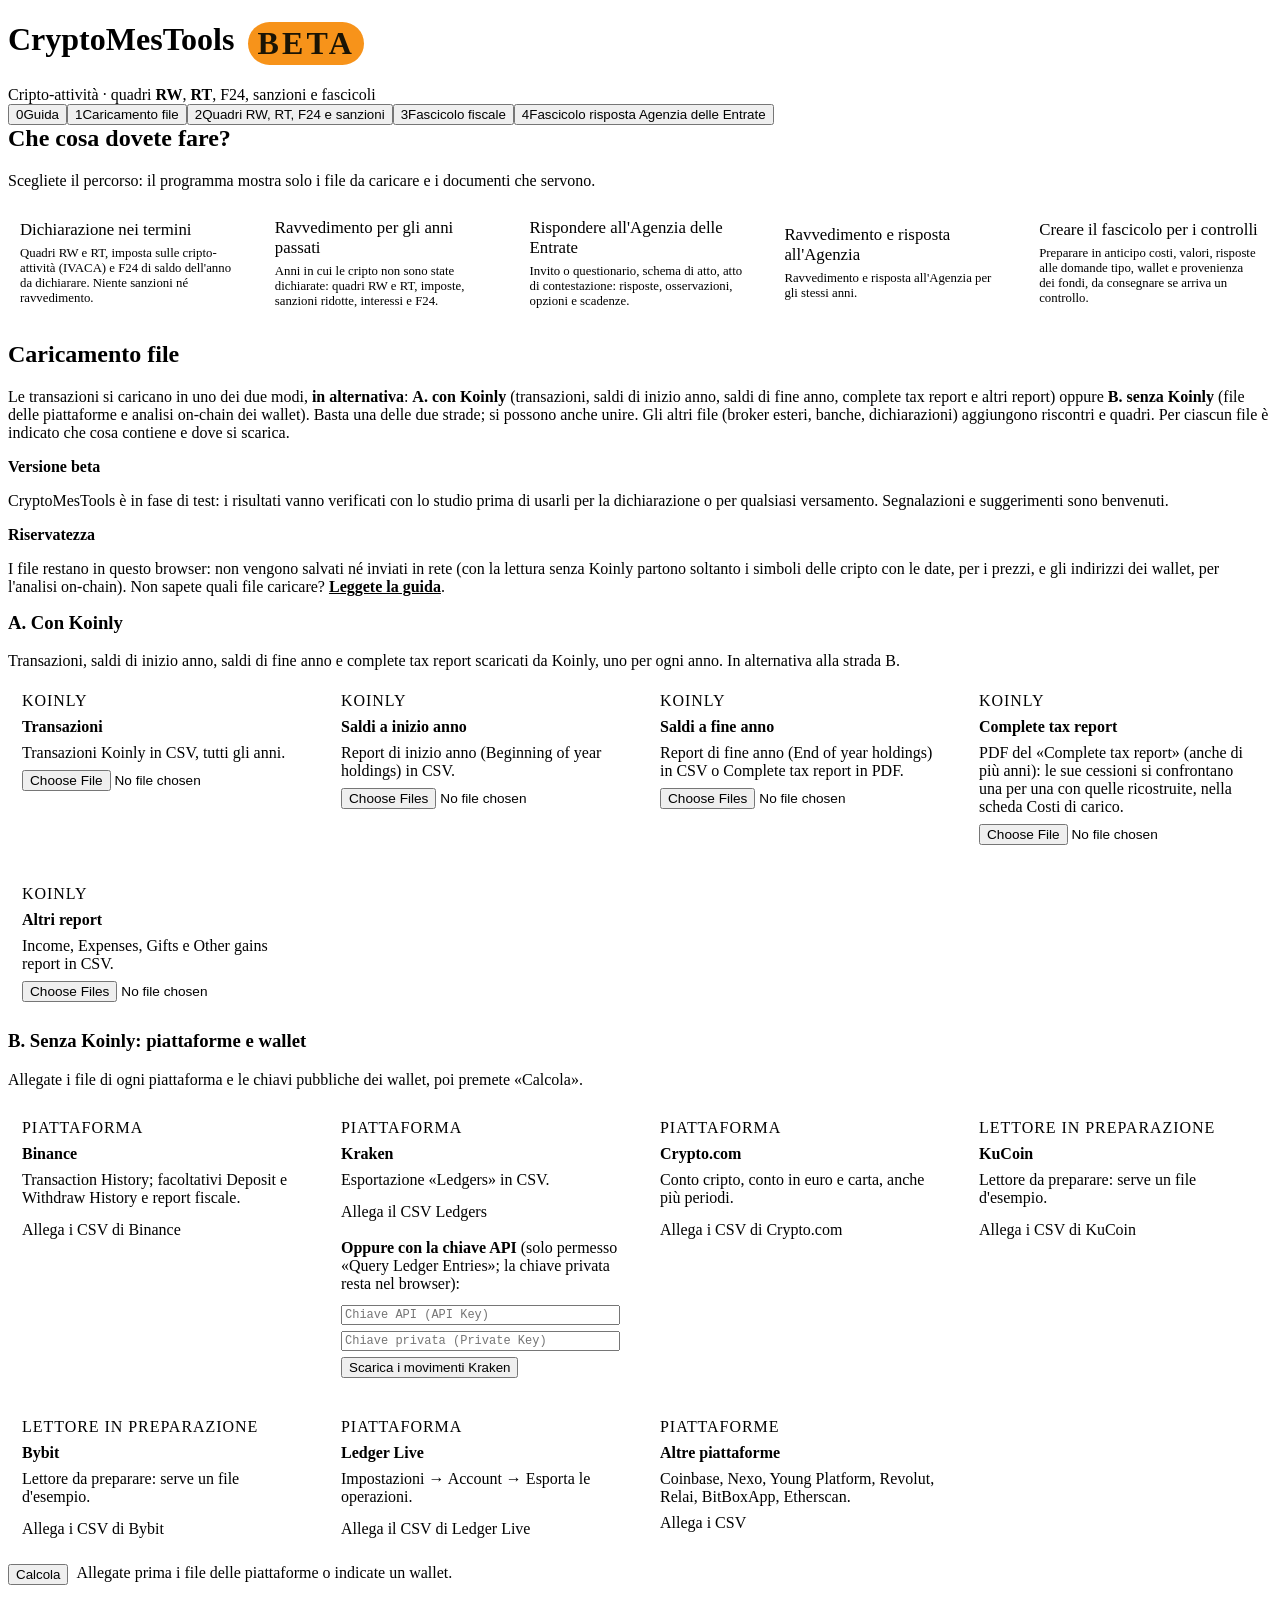
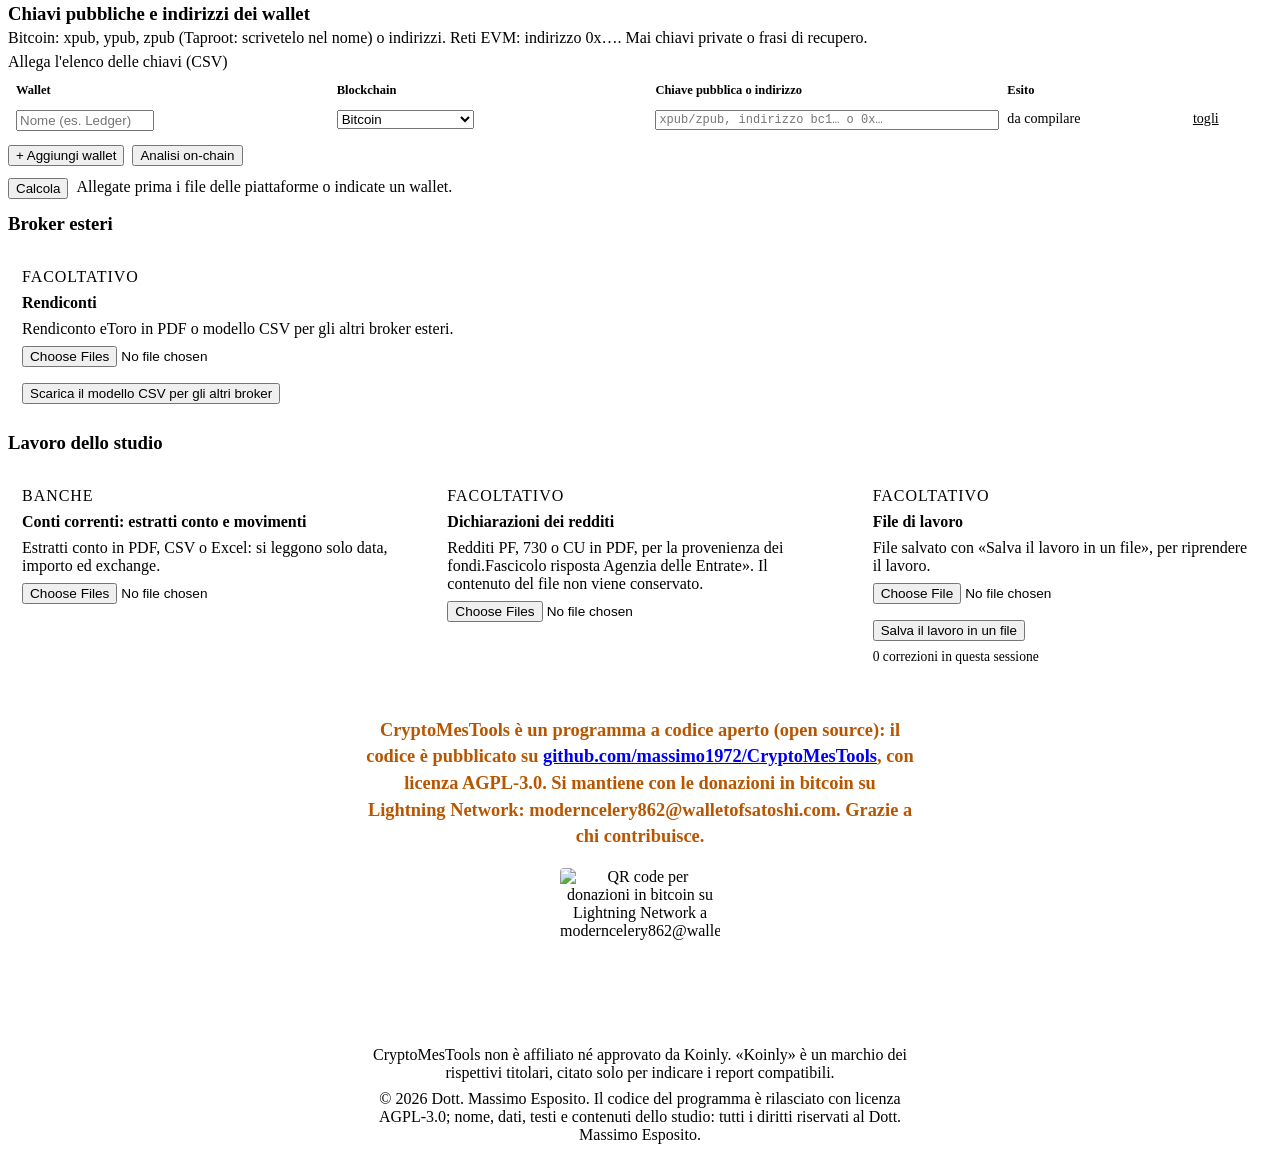
==== commit 19e845ad: "Schede per piattaforma, lettore Crypto.com, prezzi CRO da Crypto.com Exchange - strada B: una scheda" ====
--- a/index.html
+++ b/index.html
@@ -21,9 +21,9 @@
 <meta property="og:image:alt" content="CryptoMesTools beta: giorni di detenzione, IVACA, sanzioni RW e RT dai report Koinly">
 <meta property="og:locale" content="it_IT">
 <meta name="twitter:card" content="summary_large_image">
-<link rel="stylesheet" href="comune/fonts/fonts.css?v=20261118h">
-<link rel="stylesheet" href="comune/app.css?v=20261118h">
-<link rel="stylesheet" href="koinly.css?v=20261118h">
+<link rel="stylesheet" href="comune/fonts/fonts.css?v=20261118j">
+<link rel="stylesheet" href="comune/app.css?v=20261118j">
+<link rel="stylesheet" href="koinly.css?v=20261118j">
 </head>
 <body>
 <header class="band">
@@ -39,28 +39,28 @@
 <main><div class="wrap" id="app"></div></main>
 <noscript><p style="padding:16px">Per usare gli strumenti serve JavaScript attivo.</p></noscript>
 <script src="comune/vendor/pdf.min.js"></script>
-<script src="comune/pdftext.js?v=20261118h"></script>
-<script src="lettura.js?v=20261118h"></script>
-<script src="detenzione.js?v=20261118h"></script>
-<script src="prezzi.js?v=20261118h"></script>
-<script src="piattaforme.js?v=20261118h"></script>
-<script src="onchain.js?v=20261118h"></script>
-<script src="kraken.js?v=20261118h"></script>
-<script src="ivaca.js?v=20261118h"></script>
-<script src="banca.js?v=20261118h"></script>
-<script src="costi.js?v=20261118h"></script>
-<script src="pratica.js?v=20261118h"></script>
-<script src="provenienza.js?v=20261118h"></script>
-<script src="questionario.js?v=20261118h"></script>
-<script src="sanzioni.js?v=20261118h"></script>
-<script src="modelli.js?v=20261118h"></script>
-<script src="estero.js?v=20261118h"></script>
-<script src="etoro.js?v=20261118h"></script>
-<script src="xlsx-mini.js?v=20261118h"></script>
-<script src="docx-mini.js?v=20261118h"></script>
-<script src="studio.js?v=20261118h"></script>
-<script src="report.js?v=20261118h"></script>
-<script src="guida.js?v=20261118h"></script>
-<script src="ui.js?v=20261118h"></script>
+<script src="comune/pdftext.js?v=20261118j"></script>
+<script src="lettura.js?v=20261118j"></script>
+<script src="detenzione.js?v=20261118j"></script>
+<script src="prezzi.js?v=20261118j"></script>
+<script src="piattaforme.js?v=20261118j"></script>
+<script src="onchain.js?v=20261118j"></script>
+<script src="kraken.js?v=20261118j"></script>
+<script src="ivaca.js?v=20261118j"></script>
+<script src="banca.js?v=20261118j"></script>
+<script src="costi.js?v=20261118j"></script>
+<script src="pratica.js?v=20261118j"></script>
+<script src="provenienza.js?v=20261118j"></script>
+<script src="questionario.js?v=20261118j"></script>
+<script src="sanzioni.js?v=20261118j"></script>
+<script src="modelli.js?v=20261118j"></script>
+<script src="estero.js?v=20261118j"></script>
+<script src="etoro.js?v=20261118j"></script>
+<script src="xlsx-mini.js?v=20261118j"></script>
+<script src="docx-mini.js?v=20261118j"></script>
+<script src="studio.js?v=20261118j"></script>
+<script src="report.js?v=20261118j"></script>
+<script src="guida.js?v=20261118j"></script>
+<script src="ui.js?v=20261118j"></script>
 </body>
 </html>
